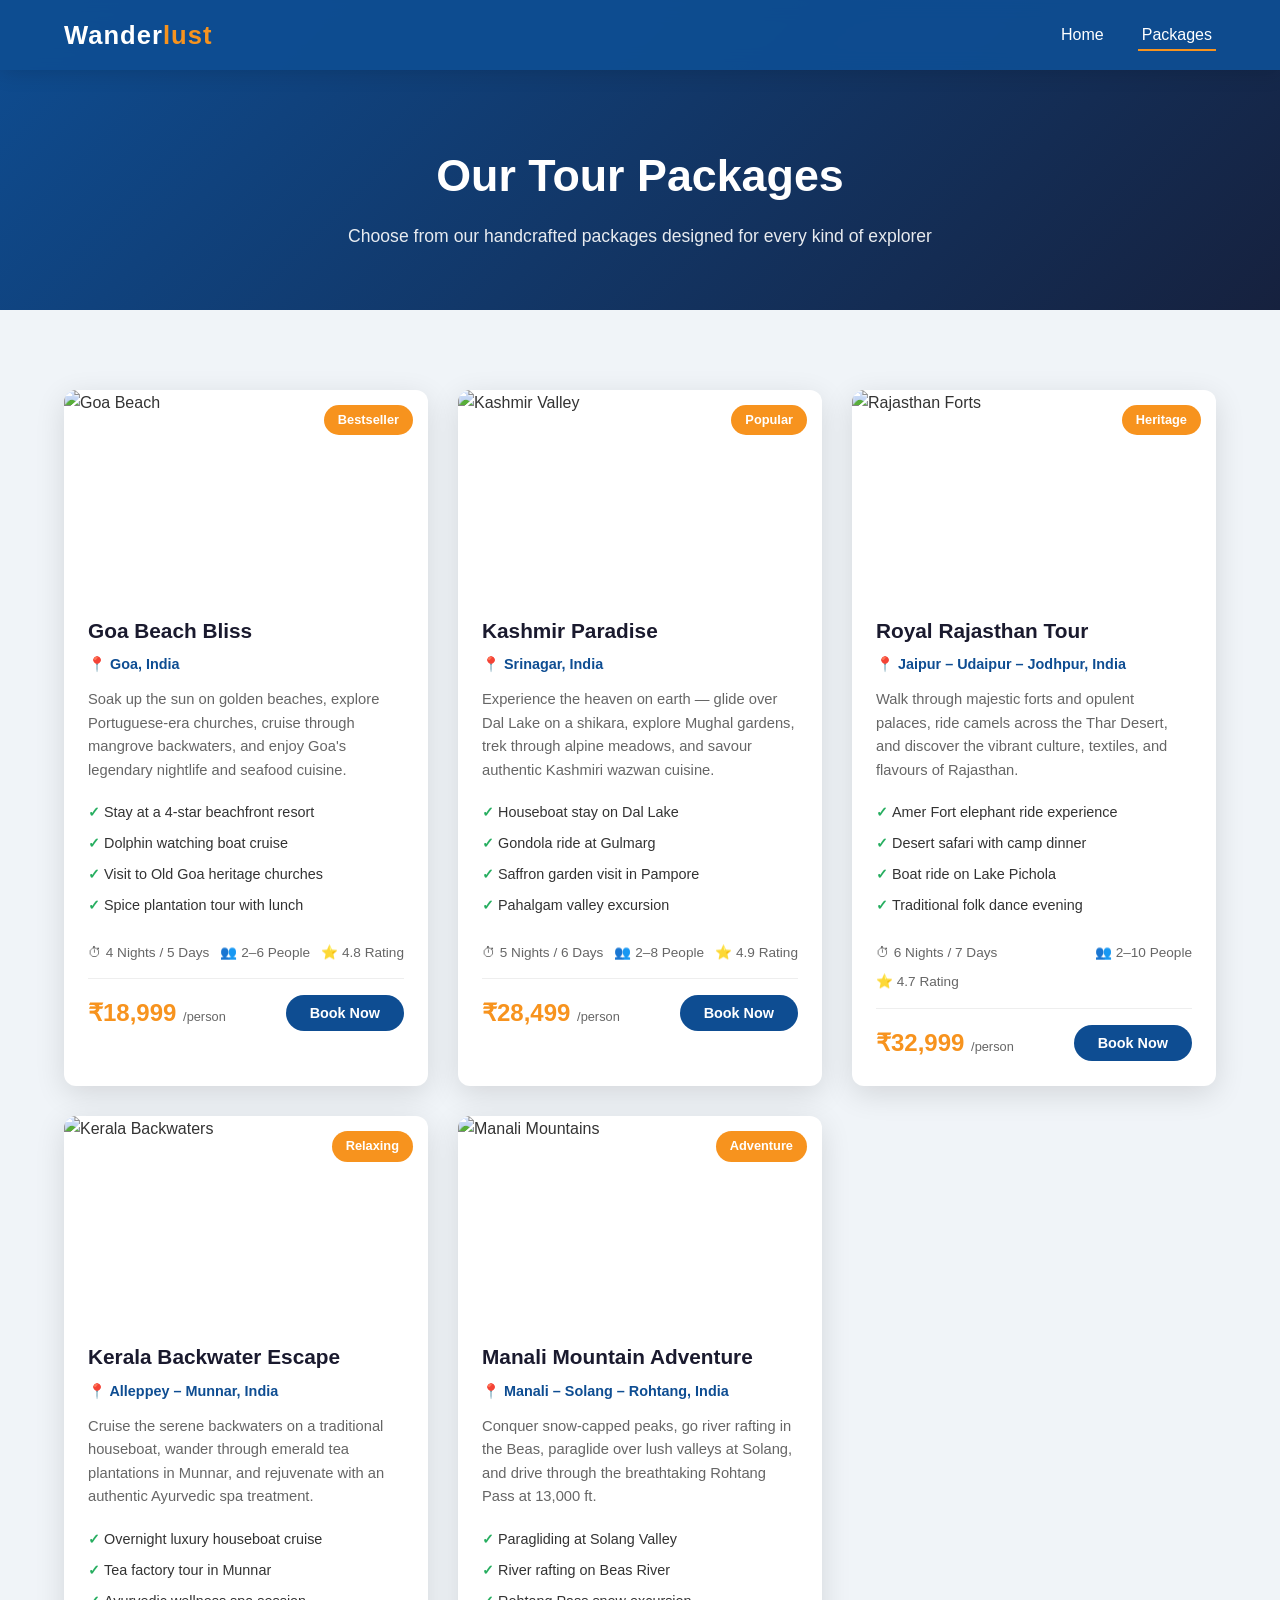
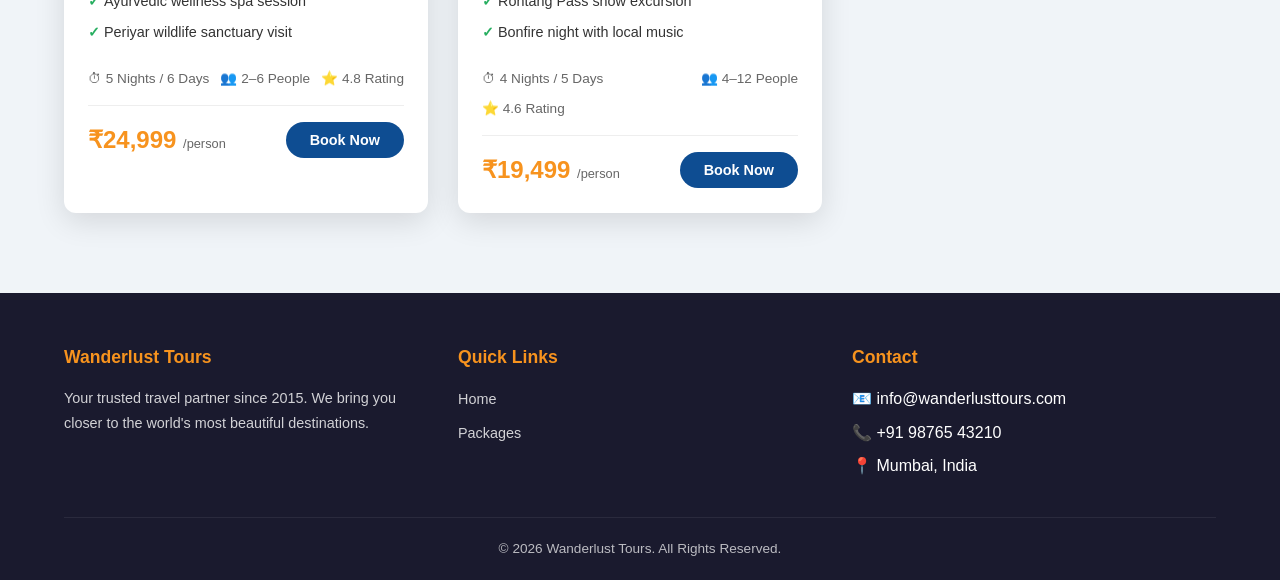
==== packages.html @ 333231b7 "Add tourism website" ====
<!DOCTYPE html>
<html lang="en">

<head>
  <meta charset="UTF-8">
  <meta name="viewport" content="width=device-width, initial-scale=1.0">
  <meta name="description"
    content="Browse our curated tourism packages — from tropical beaches to mountain adventures, find your perfect getaway.">
  <title>Tour Packages | Wanderlust Tours</title>
  <link rel="stylesheet" href="style.css">
</head>

<body>

  <!-- Navbar -->
  <nav class="navbar">
    <a href="index.html" class="logo">Wander<span>lust</span></a>
    <ul class="nav-links" id="navLinks">
      <li><a href="index.html">Home</a></li>
      <li><a href="packages.html" class="active">Packages</a></li>
    </ul>
    <div class="hamburger" onclick="toggleMenu()">
      <span></span><span></span><span></span>
    </div>
  </nav>

  <!-- Page Header -->
  <section class="page-header">
    <h1>Our Tour Packages</h1>
    <p>Choose from our handcrafted packages designed for every kind of explorer</p>
  </section>

  <!-- Packages Section -->
  <section class="section" style="background: var(--bg-light);">
    <div class="cards-grid">

      <!-- Package 1 -->
      <div class="package-card">
        <div class="package-img">
          <img src="https://images.unsplash.com/photo-1512343879784-a960bf40e7f2?w=600" alt="Goa Beach">
          <span class="package-badge">Bestseller</span>
        </div>
        <div class="package-body">
          <h3>Goa Beach Bliss</h3>
          <p class="pkg-location">📍 Goa, India</p>
          <p class="pkg-desc">Soak up the sun on golden beaches, explore Portuguese-era churches, cruise through
            mangrove backwaters, and enjoy Goa's legendary nightlife and seafood cuisine.</p>
          <ul class="package-highlights">
            <li>Stay at a 4-star beachfront resort</li>
            <li>Dolphin watching boat cruise</li>
            <li>Visit to Old Goa heritage churches</li>
            <li>Spice plantation tour with lunch</li>
          </ul>
          <div class="package-info-row">
            <span class="info-item">⏱ 4 Nights / 5 Days</span>
            <span class="info-item">👥 2–6 People</span>
            <span class="info-item">⭐ 4.8 Rating</span>
          </div>
          <div class="package-price-row">
            <span class="package-price">₹18,999 <small>/person</small></span>
            <button class="btn-book"
              onclick="alert('Thank you for your interest! Please contact us to confirm your booking.')">Book
              Now</button>
          </div>
        </div>
      </div>

      <!-- Package 2 -->
      <div class="package-card">
        <div class="package-img">
          <img src="https://images.unsplash.com/photo-1626621341517-bbf3d9990a23?w=600" alt="Kashmir Valley">
          <span class="package-badge">Popular</span>
        </div>
        <div class="package-body">
          <h3>Kashmir Paradise</h3>
          <p class="pkg-location">📍 Srinagar, India</p>
          <p class="pkg-desc">Experience the heaven on earth — glide over Dal Lake on a shikara, explore Mughal gardens,
            trek through alpine meadows, and savour authentic Kashmiri wazwan cuisine.</p>
          <ul class="package-highlights">
            <li>Houseboat stay on Dal Lake</li>
            <li>Gondola ride at Gulmarg</li>
            <li>Saffron garden visit in Pampore</li>
            <li>Pahalgam valley excursion</li>
          </ul>
          <div class="package-info-row">
            <span class="info-item">⏱ 5 Nights / 6 Days</span>
            <span class="info-item">👥 2–8 People</span>
            <span class="info-item">⭐ 4.9 Rating</span>
          </div>
          <div class="package-price-row">
            <span class="package-price">₹28,499 <small>/person</small></span>
            <button class="btn-book"
              onclick="alert('Thank you for your interest! Please contact us to confirm your booking.')">Book
              Now</button>
          </div>
        </div>
      </div>

      <!-- Package 3 -->
      <div class="package-card">
        <div class="package-img">
          <img src="https://images.unsplash.com/photo-1569154941061-e231b4725ef1?w=600" alt="Rajasthan Forts">
          <span class="package-badge">Heritage</span>
        </div>
        <div class="package-body">
          <h3>Royal Rajasthan Tour</h3>
          <p class="pkg-location">📍 Jaipur – Udaipur – Jodhpur, India</p>
          <p class="pkg-desc">Walk through majestic forts and opulent palaces, ride camels across the Thar Desert, and
            discover the vibrant culture, textiles, and flavours of Rajasthan.</p>
          <ul class="package-highlights">
            <li>Amer Fort elephant ride experience</li>
            <li>Desert safari with camp dinner</li>
            <li>Boat ride on Lake Pichola</li>
            <li>Traditional folk dance evening</li>
          </ul>
          <div class="package-info-row">
            <span class="info-item">⏱ 6 Nights / 7 Days</span>
            <span class="info-item">👥 2–10 People</span>
            <span class="info-item">⭐ 4.7 Rating</span>
          </div>
          <div class="package-price-row">
            <span class="package-price">₹32,999 <small>/person</small></span>
            <button class="btn-book"
              onclick="alert('Thank you for your interest! Please contact us to confirm your booking.')">Book
              Now</button>
          </div>
        </div>
      </div>

      <!-- Package 4 -->
      <div class="package-card">
        <div class="package-img">
          <img src="https://images.unsplash.com/photo-1544735716-392fe2489ffa?w=600" alt="Kerala Backwaters">
          <span class="package-badge">Relaxing</span>
        </div>
        <div class="package-body">
          <h3>Kerala Backwater Escape</h3>
          <p class="pkg-location">📍 Alleppey – Munnar, India</p>
          <p class="pkg-desc">Cruise the serene backwaters on a traditional houseboat, wander through emerald tea
            plantations in Munnar, and rejuvenate with an authentic Ayurvedic spa treatment.</p>
          <ul class="package-highlights">
            <li>Overnight luxury houseboat cruise</li>
            <li>Tea factory tour in Munnar</li>
            <li>Ayurvedic wellness spa session</li>
            <li>Periyar wildlife sanctuary visit</li>
          </ul>
          <div class="package-info-row">
            <span class="info-item">⏱ 5 Nights / 6 Days</span>
            <span class="info-item">👥 2–6 People</span>
            <span class="info-item">⭐ 4.8 Rating</span>
          </div>
          <div class="package-price-row">
            <span class="package-price">₹24,999 <small>/person</small></span>
            <button class="btn-book"
              onclick="alert('Thank you for your interest! Please contact us to confirm your booking.')">Book
              Now</button>
          </div>
        </div>
      </div>

      <!-- Package 5 -->
      <div class="package-card">
        <div class="package-img">
          <img src="https://images.unsplash.com/photo-1585409677983-0f6c41ca9c3b?w=600" alt="Manali Mountains">
          <span class="package-badge">Adventure</span>
        </div>
        <div class="package-body">
          <h3>Manali Mountain Adventure</h3>
          <p class="pkg-location">📍 Manali – Solang – Rohtang, India</p>
          <p class="pkg-desc">Conquer snow-capped peaks, go river rafting in the Beas, paraglide over lush valleys at
            Solang, and drive through the breathtaking Rohtang Pass at 13,000 ft.</p>
          <ul class="package-highlights">
            <li>Paragliding at Solang Valley</li>
            <li>River rafting on Beas River</li>
            <li>Rohtang Pass snow excursion</li>
            <li>Bonfire night with local music</li>
          </ul>
          <div class="package-info-row">
            <span class="info-item">⏱ 4 Nights / 5 Days</span>
            <span class="info-item">👥 4–12 People</span>
            <span class="info-item">⭐ 4.6 Rating</span>
          </div>
          <div class="package-price-row">
            <span class="package-price">₹19,499 <small>/person</small></span>
            <button class="btn-book"
              onclick="alert('Thank you for your interest! Please contact us to confirm your booking.')">Book
              Now</button>
          </div>
        </div>
      </div>

    </div>
  </section>



  <!-- Footer -->
  <footer class="footer">
    <div class="footer-grid">
      <div class="footer-col">
        <h4>Wanderlust Tours</h4>
        <p>Your trusted travel partner since 2015. We bring you closer to the world's most beautiful destinations.</p>
      </div>
      <div class="footer-col">
        <h4>Quick Links</h4>
        <ul>
          <li><a href="index.html">Home</a></li>
          <li><a href="packages.html">Packages</a></li>

        </ul>
      </div>
      <div class="footer-col">
        <h4>Contact</h4>
        <ul>
          <li>📧 info@wanderlusttours.com</li>
          <li>📞 +91 98765 43210</li>
          <li>📍 Mumbai, India</li>
        </ul>
      </div>
    </div>
    <div class="footer-bottom">
      <p>&copy; 2026 Wanderlust Tours. All Rights Reserved.</p>
    </div>
  </footer>

  <script>
    function toggleMenu() {
      document.getElementById('navLinks').classList.toggle('active');
    }
  </script>
</body>

</html>
---- style.css ----
/* ===== CSS VARIABLES & RESET ===== */
:root {
  --primary: #0e4d92;
  --primary-light: #1a6fc4;
  --accent: #f7931e;
  --accent-dark: #d97b0d;
  --dark: #1a1a2e;
  --dark-light: #16213e;
  --text: #333;
  --text-light: #666;
  --white: #ffffff;
  --bg-light: #f0f4f8;
  --card-shadow: 0 8px 30px rgba(0, 0, 0, 0.12);
  --transition: all 0.3s ease;
  --radius: 12px;
}

* {
  margin: 0;
  padding: 0;
  box-sizing: border-box;
}

html {
  scroll-behavior: smooth;
}

body {
  font-family: 'Segoe UI', Tahoma, Geneva, Verdana, sans-serif;
  color: var(--text);
  line-height: 1.6;
  background: var(--white);
}

a {
  text-decoration: none;
  color: inherit;
}

ul {
  list-style: none;
}

img {
  max-width: 100%;
  display: block;
}

/* ===== NAVBAR ===== */
.navbar {
  position: fixed;
  top: 0;
  left: 0;
  width: 100%;
  z-index: 1000;
  background: rgba(14, 77, 146, 0.95);
  backdrop-filter: blur(10px);
  padding: 0 5%;
  display: flex;
  justify-content: space-between;
  align-items: center;
  height: 70px;
  box-shadow: 0 2px 20px rgba(0, 0, 0, 0.15);
}

.navbar .logo {
  font-size: 1.6rem;
  font-weight: 700;
  color: var(--white);
  letter-spacing: 1px;
}

.navbar .logo span {
  color: var(--accent);
}

.nav-links {
  display: flex;
  gap: 30px;
}

.nav-links a {
  color: var(--white);
  font-size: 1rem;
  font-weight: 500;
  padding: 8px 4px;
  position: relative;
  transition: var(--transition);
}

.nav-links a::after {
  content: '';
  position: absolute;
  bottom: 0;
  left: 0;
  width: 0;
  height: 2px;
  background: var(--accent);
  transition: var(--transition);
}

.nav-links a:hover::after,
.nav-links a.active::after {
  width: 100%;
}

.hamburger {
  display: none;
  flex-direction: column;
  gap: 5px;
  cursor: pointer;
  z-index: 1001;
}

.hamburger span {
  width: 28px;
  height: 3px;
  background: var(--white);
  border-radius: 2px;
  transition: var(--transition);
}

/* ===== HERO SECTION ===== */
.hero {
  height: 100vh;
  min-height: 600px;
  background: linear-gradient(135deg, rgba(14, 77, 146, 0.85), rgba(247, 147, 30, 0.6)),
    url('https://images.unsplash.com/photo-1507525428034-b723cf961d3e?w=1920') center/cover no-repeat;
  display: flex;
  align-items: center;
  justify-content: center;
  text-align: center;
  color: var(--white);
  padding: 0 5%;
}

.hero-content h1 {
  font-size: 3.5rem;
  font-weight: 800;
  margin-bottom: 15px;
  text-shadow: 2px 2px 8px rgba(0, 0, 0, 0.3);
  animation: fadeInDown 1s ease;
}

.hero-content p {
  font-size: 1.25rem;
  max-width: 600px;
  margin: 0 auto 30px;
  opacity: 0.95;
  animation: fadeInUp 1s ease 0.3s both;
}

.btn {
  display: inline-block;
  padding: 14px 36px;
  border-radius: 50px;
  font-size: 1rem;
  font-weight: 600;
  cursor: pointer;
  transition: var(--transition);
  border: none;
  text-transform: uppercase;
  letter-spacing: 1px;
}

.btn-primary {
  background: var(--accent);
  color: var(--white);
  box-shadow: 0 4px 15px rgba(247, 147, 30, 0.4);
  animation: fadeInUp 1s ease 0.6s both;
}

.btn-primary:hover {
  background: var(--accent-dark);
  transform: translateY(-3px);
  box-shadow: 0 6px 20px rgba(247, 147, 30, 0.5);
}

.btn-secondary {
  background: transparent;
  color: var(--primary);
  border: 2px solid var(--primary);
}

.btn-secondary:hover {
  background: var(--primary);
  color: var(--white);
  transform: translateY(-3px);
}

/* ===== SECTIONS ===== */
.section {
  padding: 80px 5%;
}

.section-title {
  text-align: center;
  margin-bottom: 50px;
}

.section-title h2 {
  font-size: 2.5rem;
  color: var(--dark);
  margin-bottom: 10px;
  position: relative;
  display: inline-block;
}

.section-title h2::after {
  content: '';
  position: absolute;
  bottom: -8px;
  left: 50%;
  transform: translateX(-50%);
  width: 60px;
  height: 4px;
  background: var(--accent);
  border-radius: 2px;
}

.section-title p {
  color: var(--text-light);
  font-size: 1.1rem;
  max-width: 600px;
  margin: 20px auto 0;
}

/* ===== FEATURED CARDS (Home) ===== */
.cards-grid {
  display: grid;
  grid-template-columns: repeat(auto-fit, minmax(320px, 1fr));
  gap: 30px;
  max-width: 1200px;
  margin: 0 auto;
}

.card {
  background: var(--white);
  border-radius: var(--radius);
  overflow: hidden;
  box-shadow: var(--card-shadow);
  transition: var(--transition);
  position: relative;
}

.card:hover {
  transform: translateY(-10px);
  box-shadow: 0 15px 40px rgba(0, 0, 0, 0.18);
}

.card-img {
  height: 220px;
  overflow: hidden;
}

.card-img img {
  width: 100%;
  height: 100%;
  object-fit: cover;
  transition: transform 0.5s ease;
}

.card:hover .card-img img {
  transform: scale(1.08);
}

.card-body {
  padding: 24px;
}

.card-body h3 {
  font-size: 1.4rem;
  color: var(--dark);
  margin-bottom: 8px;
}

.card-body .location {
  color: var(--primary);
  font-size: 0.9rem;
  font-weight: 600;
  margin-bottom: 10px;
  display: flex;
  align-items: center;
  gap: 5px;
}

.card-body p {
  color: var(--text-light);
  font-size: 0.95rem;
  line-height: 1.6;
  margin-bottom: 15px;
}

.card-footer {
  display: flex;
  justify-content: space-between;
  align-items: center;
  padding: 15px 24px;
  border-top: 1px solid #eee;
}

.card-price {
  font-size: 1.3rem;
  font-weight: 700;
  color: var(--accent);
}

.card-price small {
  font-size: 0.8rem;
  color: var(--text-light);
  font-weight: 400;
}

.card-meta {
  display: flex;
  gap: 15px;
  font-size: 0.85rem;
  color: var(--text-light);
}

.card-meta span {
  display: flex;
  align-items: center;
  gap: 4px;
}

/* ===== PACKAGE CARDS ===== */
.package-card {
  background: var(--white);
  border-radius: var(--radius);
  overflow: hidden;
  box-shadow: var(--card-shadow);
  transition: var(--transition);
}

.package-card:hover {
  transform: translateY(-8px);
  box-shadow: 0 15px 40px rgba(0, 0, 0, 0.18);
}

.package-img {
  height: 200px;
  position: relative;
  overflow: hidden;
}

.package-img img {
  width: 100%;
  height: 100%;
  object-fit: cover;
  transition: transform 0.5s ease;
}

.package-card:hover .package-img img {
  transform: scale(1.08);
}

.package-badge {
  position: absolute;
  top: 15px;
  right: 15px;
  background: var(--accent);
  color: var(--white);
  padding: 5px 14px;
  border-radius: 20px;
  font-size: 0.8rem;
  font-weight: 600;
}

.package-body {
  padding: 24px;
}

.package-body h3 {
  font-size: 1.3rem;
  color: var(--dark);
  margin-bottom: 6px;
}

.package-body .pkg-location {
  color: var(--primary);
  font-size: 0.9rem;
  font-weight: 600;
  margin-bottom: 12px;
}

.package-body p.pkg-desc {
  color: var(--text-light);
  font-size: 0.92rem;
  line-height: 1.6;
  margin-bottom: 15px;
}

.package-highlights {
  list-style: none;
  margin-bottom: 20px;
}

.package-highlights li {
  padding: 4px 0;
  font-size: 0.9rem;
  color: var(--text);
}

.package-highlights li::before {
  content: '✓ ';
  color: #27ae60;
  font-weight: 700;
}

.package-info-row {
  display: flex;
  justify-content: space-between;
  align-items: center;
  margin-bottom: 15px;
  flex-wrap: wrap;
  gap: 8px;
}

.package-info-row .info-item {
  font-size: 0.85rem;
  color: var(--text-light);
  display: flex;
  align-items: center;
  gap: 4px;
}

.package-price-row {
  display: flex;
  justify-content: space-between;
  align-items: center;
  padding-top: 15px;
  border-top: 1px solid #eee;
}

.package-price {
  font-size: 1.5rem;
  font-weight: 700;
  color: var(--accent);
}

.package-price small {
  font-size: 0.8rem;
  color: var(--text-light);
  font-weight: 400;
}

.btn-book {
  padding: 10px 24px;
  background: var(--primary);
  color: var(--white);
  border: none;
  border-radius: 50px;
  font-size: 0.9rem;
  font-weight: 600;
  cursor: pointer;
  transition: var(--transition);
}

.btn-book:hover {
  background: var(--primary-light);
  transform: translateY(-2px);
  box-shadow: 0 4px 12px rgba(14, 77, 146, 0.3);
}

/* ===== ABOUT / WHY US SECTION ===== */
.features-grid {
  display: grid;
  grid-template-columns: repeat(auto-fit, minmax(250px, 1fr));
  gap: 30px;
  max-width: 1000px;
  margin: 0 auto;
}

.feature-box {
  text-align: center;
  padding: 30px 20px;
  border-radius: var(--radius);
  background: var(--bg-light);
  transition: var(--transition);
}

.feature-box:hover {
  background: var(--white);
  box-shadow: var(--card-shadow);
  transform: translateY(-5px);
}

.feature-icon {
  font-size: 2.5rem;
  margin-bottom: 15px;
}

.feature-box h3 {
  font-size: 1.2rem;
  color: var(--dark);
  margin-bottom: 10px;
}

.feature-box p {
  font-size: 0.92rem;
  color: var(--text-light);
}

/* ===== CONTACT PAGE ===== */
.contact-wrapper {
  display: grid;
  grid-template-columns: 1fr 1fr;
  gap: 40px;
  max-width: 1100px;
  margin: 0 auto;
}

.contact-info {
  padding: 40px;
  background: linear-gradient(135deg, var(--primary), var(--dark-light));
  border-radius: var(--radius);
  color: var(--white);
}

.contact-info h3 {
  font-size: 1.8rem;
  margin-bottom: 15px;
}

.contact-info>p {
  opacity: 0.9;
  margin-bottom: 30px;
  line-height: 1.7;
}

.info-item-contact {
  display: flex;
  align-items: flex-start;
  gap: 15px;
  margin-bottom: 25px;
}

.info-item-contact .icon {
  width: 45px;
  height: 45px;
  background: rgba(255, 255, 255, 0.15);
  border-radius: 50%;
  display: flex;
  align-items: center;
  justify-content: center;
  font-size: 1.2rem;
  flex-shrink: 0;
}

.info-item-contact .details h4 {
  font-size: 1rem;
  margin-bottom: 4px;
}

.info-item-contact .details p {
  font-size: 0.9rem;
  opacity: 0.85;
}

.contact-form {
  padding: 40px;
  background: var(--white);
  border-radius: var(--radius);
  box-shadow: var(--card-shadow);
}

.contact-form h3 {
  font-size: 1.8rem;
  color: var(--dark);
  margin-bottom: 25px;
}

.form-group {
  margin-bottom: 20px;
}

.form-group label {
  display: block;
  margin-bottom: 6px;
  font-weight: 600;
  color: var(--dark);
  font-size: 0.95rem;
}

.form-group input,
.form-group textarea,
.form-group select {
  width: 100%;
  padding: 12px 16px;
  border: 2px solid #e0e0e0;
  border-radius: 8px;
  font-size: 1rem;
  font-family: inherit;
  transition: var(--transition);
  background: var(--bg-light);
}

.form-group input:focus,
.form-group textarea:focus,
.form-group select:focus {
  outline: none;
  border-color: var(--primary);
  background: var(--white);
  box-shadow: 0 0 0 3px rgba(14, 77, 146, 0.1);
}

.form-group textarea {
  height: 130px;
  resize: vertical;
}

.form-group .error-msg {
  color: #e74c3c;
  font-size: 0.82rem;
  margin-top: 4px;
  display: none;
}

.btn-submit {
  width: 100%;
  padding: 14px;
  background: var(--primary);
  color: var(--white);
  border: none;
  border-radius: 50px;
  font-size: 1.05rem;
  font-weight: 600;
  cursor: pointer;
  transition: var(--transition);
  text-transform: uppercase;
  letter-spacing: 1px;
}

.btn-submit:hover {
  background: var(--primary-light);
  box-shadow: 0 6px 20px rgba(14, 77, 146, 0.3);
  transform: translateY(-2px);
}

/* ===== FOOTER ===== */
.footer {
  background: var(--dark);
  color: var(--white);
  padding: 50px 5% 20px;
}

.footer-grid {
  display: grid;
  grid-template-columns: repeat(auto-fit, minmax(220px, 1fr));
  gap: 30px;
  max-width: 1200px;
  margin: 0 auto 30px;
}

.footer-col h4 {
  font-size: 1.1rem;
  margin-bottom: 15px;
  color: var(--accent);
}

.footer-col p {
  font-size: 0.9rem;
  opacity: 0.8;
  line-height: 1.7;
}

.footer-col ul li {
  margin-bottom: 8px;
}

.footer-col ul li a {
  font-size: 0.9rem;
  opacity: 0.8;
  transition: var(--transition);
}

.footer-col ul li a:hover {
  opacity: 1;
  color: var(--accent);
}

.footer-bottom {
  text-align: center;
  padding-top: 20px;
  border-top: 1px solid rgba(255, 255, 255, 0.1);
  font-size: 0.85rem;
  opacity: 0.7;
}

/* ===== PAGE HEADER (sub-pages) ===== */
.page-header {
  padding: 140px 5% 60px;
  background: linear-gradient(135deg, var(--primary), var(--dark-light));
  text-align: center;
  color: var(--white);
}

.page-header h1 {
  font-size: 2.8rem;
  margin-bottom: 10px;
}

.page-header p {
  font-size: 1.1rem;
  opacity: 0.9;
}

/* ===== ANIMATIONS ===== */
@keyframes fadeInDown {
  from {
    opacity: 0;
    transform: translateY(-30px);
  }

  to {
    opacity: 1;
    transform: translateY(0);
  }
}

@keyframes fadeInUp {
  from {
    opacity: 0;
    transform: translateY(30px);
  }

  to {
    opacity: 1;
    transform: translateY(0);
  }
}

/* ===== RESPONSIVE ===== */
@media (max-width: 768px) {
  .navbar {
    padding: 0 4%;
  }

  .hamburger {
    display: flex;
  }

  .nav-links {
    position: fixed;
    top: 0;
    right: -100%;
    width: 260px;
    height: 100vh;
    background: var(--dark);
    flex-direction: column;
    padding: 100px 30px 30px;
    gap: 20px;
    transition: right 0.3s ease;
    box-shadow: -5px 0 15px rgba(0, 0, 0, 0.2);
  }

  .nav-links.active {
    right: 0;
  }

  .hero-content h1 {
    font-size: 2.2rem;
  }

  .hero-content p {
    font-size: 1rem;
  }

  .section-title h2 {
    font-size: 2rem;
  }

  .contact-wrapper {
    grid-template-columns: 1fr;
  }

  .cards-grid {
    grid-template-columns: 1fr;
  }
}

@media (max-width: 480px) {
  .hero-content h1 {
    font-size: 1.8rem;
  }

  .btn {
    padding: 12px 28px;
    font-size: 0.9rem;
  }
}
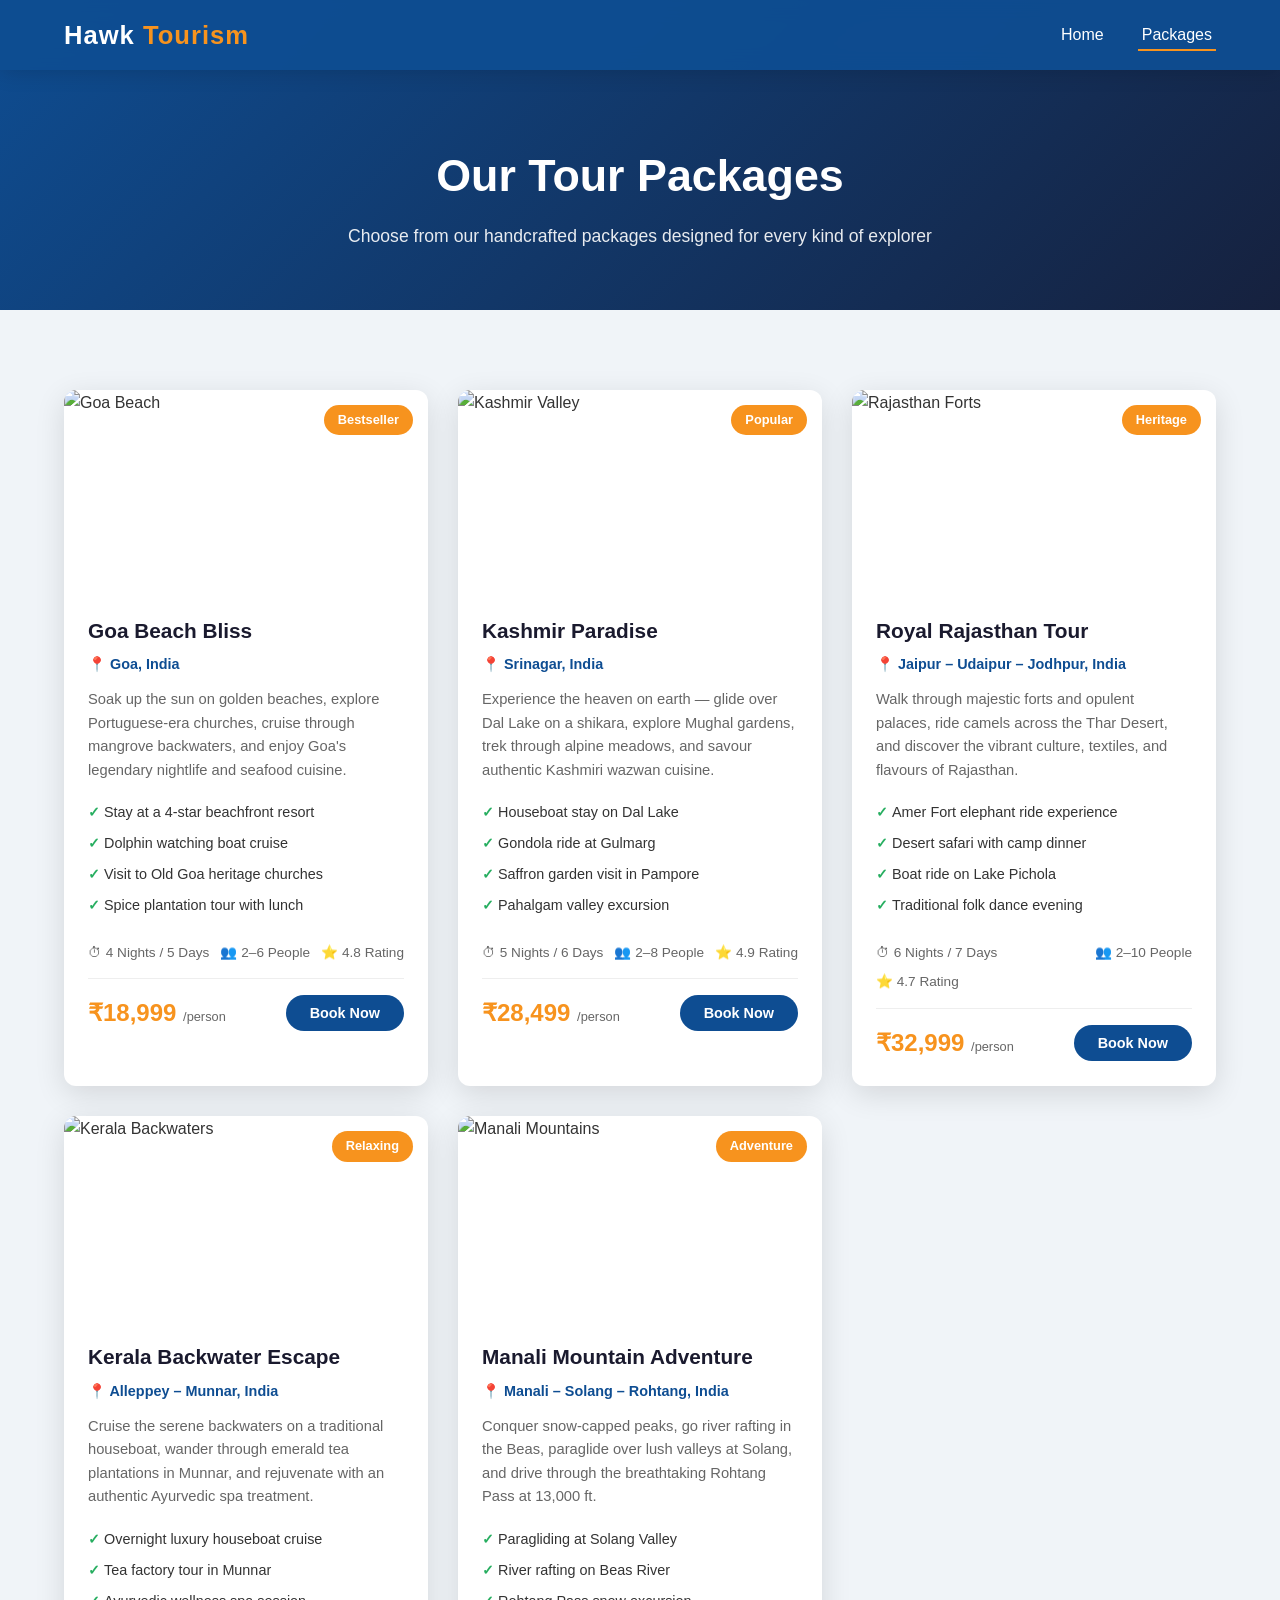
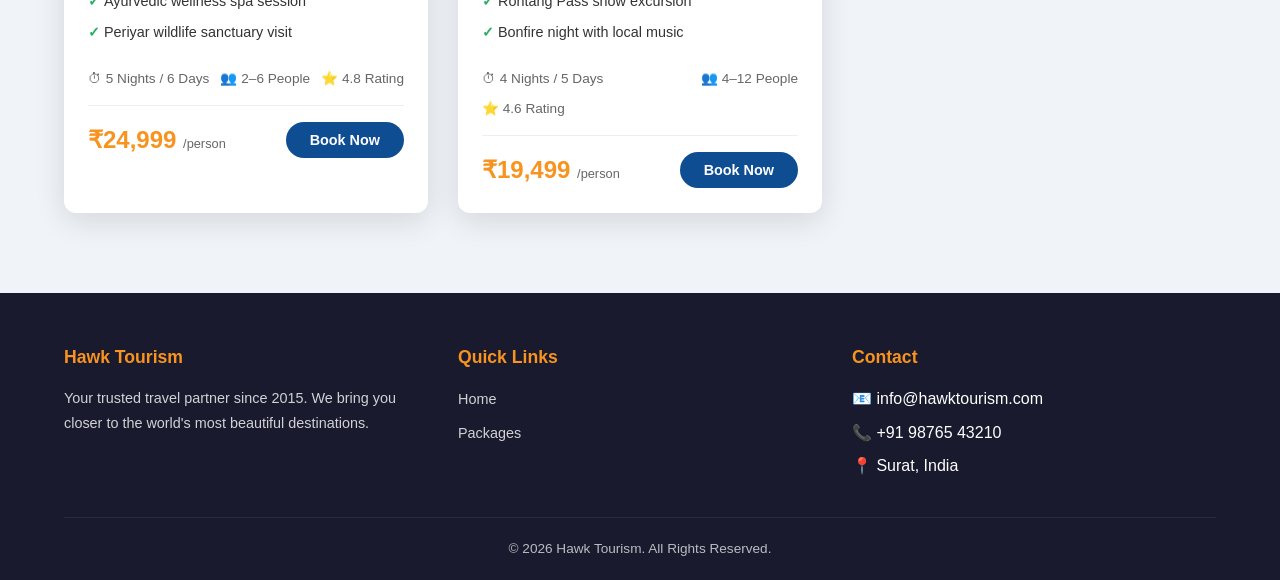
==== commit df4defda: "Rebrand to Hawk Tourism" ====
--- a/packages.html
+++ b/packages.html
@@ -6,7 +6,7 @@
   <meta name="viewport" content="width=device-width, initial-scale=1.0">
   <meta name="description"
     content="Browse our curated tourism packages — from tropical beaches to mountain adventures, find your perfect getaway.">
-  <title>Tour Packages | Wanderlust Tours</title>
+  <title>Tour Packages | Hawk Tourism</title>
   <link rel="stylesheet" href="style.css">
 </head>
 
@@ -14,7 +14,7 @@
 
   <!-- Navbar -->
   <nav class="navbar">
-    <a href="index.html" class="logo">Wander<span>lust</span></a>
+    <a href="index.html" class="logo">Hawk <span>Tourism</span></a>
     <ul class="nav-links" id="navLinks">
       <li><a href="index.html">Home</a></li>
       <li><a href="packages.html" class="active">Packages</a></li>
@@ -198,7 +198,7 @@
   <footer class="footer">
     <div class="footer-grid">
       <div class="footer-col">
-        <h4>Wanderlust Tours</h4>
+        <h4>Hawk Tourism</h4>
         <p>Your trusted travel partner since 2015. We bring you closer to the world's most beautiful destinations.</p>
       </div>
       <div class="footer-col">
@@ -212,14 +212,14 @@
       <div class="footer-col">
         <h4>Contact</h4>
         <ul>
-          <li>📧 info@wanderlusttours.com</li>
+          <li>📧 info@hawktourism.com</li>
           <li>📞 +91 98765 43210</li>
-          <li>📍 Mumbai, India</li>
+          <li>📍 Surat, India</li>
         </ul>
       </div>
     </div>
     <div class="footer-bottom">
-      <p>&copy; 2026 Wanderlust Tours. All Rights Reserved.</p>
+      <p>&copy; 2026 Hawk Tourism. All Rights Reserved.</p>
     </div>
   </footer>
 
